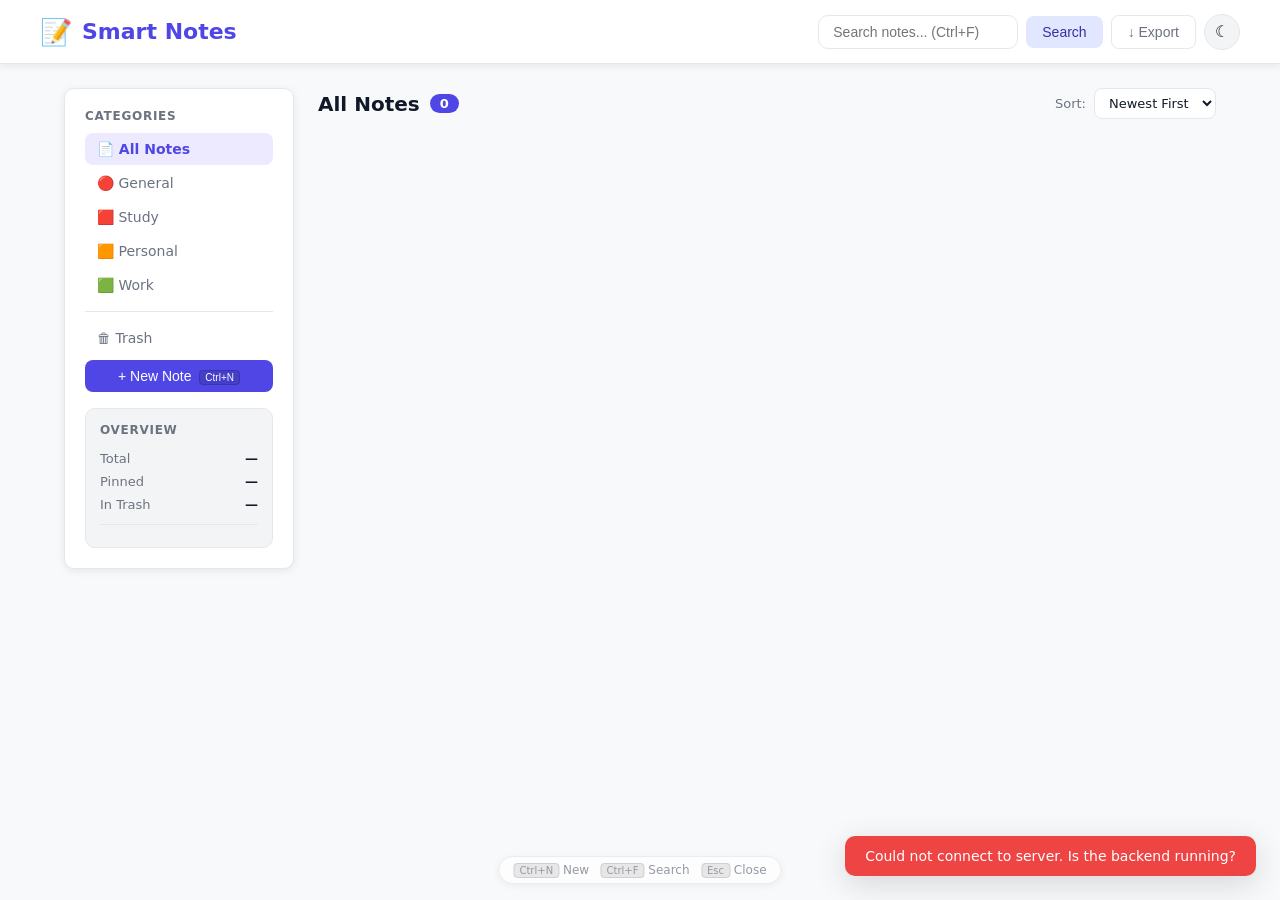
==== frontend/index.html @ a5801b31 "Initial commit: Smart Notes full-stack Java app - Spring Boot 3.2 backend with MySQL (Aiven cloud) -" ====
<!DOCTYPE html>
<html lang="en" data-theme="light">
<head>
    <meta charset="UTF-8">
    <meta name="viewport" content="width=device-width, initial-scale=1.0">
    <title>Smart Notes</title>
    <link rel="stylesheet" href="style.css">
</head>
<body>

    <!-- Header -->
    <header>
        <div class="header-inner">
            <div class="logo">
                <span class="logo-icon">&#128221;</span>
                <h1>Smart Notes</h1>
            </div>
            <div class="header-actions">
                <input type="text" id="searchInput" placeholder="Search notes... (Ctrl+F)" />
                <button id="searchBtn" class="btn btn-secondary">Search</button>
                <button id="clearSearchBtn" class="btn btn-ghost" style="display:none;">Clear</button>
                <button id="exportBtn" class="btn btn-ghost" title="Export notes as JSON">&#8595; Export</button>
                <button id="darkModeBtn" class="btn-icon-round" title="Toggle dark mode">&#9790;</button>
            </div>
        </div>
    </header>

    <main>
        <!-- Sidebar -->
        <aside class="sidebar">
            <h3>Categories</h3>
            <ul id="categoryList">
                <li class="active" data-category="all">&#128196; All Notes</li>
                <li data-category="General">&#128308; General</li>
                <li data-category="Study">&#128997; Study</li>
                <li data-category="Personal">&#128999; Personal</li>
                <li data-category="Work">&#129001; Work</li>
            </ul>

            <div class="sidebar-divider"></div>

            <ul class="sidebar-extra">
                <li id="trashNavBtn">&#128465; Trash <span id="trashCount" class="trash-badge" style="display:none;"></span></li>
            </ul>

            <button id="addNoteBtn" class="btn btn-primary full-width">+ New Note &nbsp;<kbd>Ctrl+N</kbd></button>

            <!-- Stats widget -->
            <div class="stats-widget" id="statsWidget">
                <h4>Overview</h4>
                <div class="stat-row"><span>Total</span><strong id="statTotal">—</strong></div>
                <div class="stat-row"><span>Pinned</span><strong id="statPinned">—</strong></div>
                <div class="stat-row"><span>In Trash</span><strong id="statTrashed">—</strong></div>
                <div class="stat-divider"></div>
                <div id="statCategories"></div>
            </div>
        </aside>

        <!-- Notes Grid -->
        <section class="notes-section">
            <div class="notes-header">
                <div class="notes-header-left">
                    <h2 id="sectionTitle">All Notes</h2>
                    <span id="noteCount" class="badge">0</span>
                </div>
                <div class="notes-header-right">
                    <label for="sortSelect" class="sort-label">Sort:</label>
                    <select id="sortSelect" class="sort-select">
                        <option value="newest">Newest First</option>
                        <option value="oldest">Oldest First</option>
                        <option value="title">Title A–Z</option>
                    </select>
                </div>
            </div>
            <div id="noteGrid" class="note-grid">
                <p id="emptyMsg" class="empty-msg" style="display:none;">No notes found. Press Ctrl+N to create one!</p>
            </div>
        </section>
    </main>

    <!-- Modal: Add / Edit Note -->
    <div id="noteModal" class="modal-overlay" style="display:none;">
        <div class="modal">
            <div class="modal-header">
                <h2 id="modalTitle">New Note</h2>
                <button class="close-btn" id="closeModal">&times;</button>
            </div>
            <div class="modal-body">
                <input type="hidden" id="noteId" />
                <div class="form-group">
                    <label for="noteTitle">Title <span class="required">*</span></label>
                    <input type="text" id="noteTitle" placeholder="Enter note title..." />
                    <span id="titleError" class="error-msg"></span>
                </div>
                <div class="form-row">
                    <div class="form-group">
                        <label for="noteCategory">Category</label>
                        <select id="noteCategory">
                            <option value="General">General</option>
                            <option value="Study">Study</option>
                            <option value="Personal">Personal</option>
                            <option value="Work">Work</option>
                        </select>
                    </div>
                    <div class="form-group">
                        <label>Color Label</label>
                        <div class="color-picker" id="colorPicker">
                            <span class="color-swatch active" data-color="default" style="background:#e0e7ff;" title="Default"></span>
                            <span class="color-swatch" data-color="red"    style="background:#fecaca;" title="Red"></span>
                            <span class="color-swatch" data-color="yellow" style="background:#fef08a;" title="Yellow"></span>
                            <span class="color-swatch" data-color="green"  style="background:#bbf7d0;" title="Green"></span>
                            <span class="color-swatch" data-color="blue"   style="background:#bae6fd;" title="Blue"></span>
                            <span class="color-swatch" data-color="purple" style="background:#e9d5ff;" title="Purple"></span>
                            <span class="color-swatch" data-color="orange" style="background:#fed7aa;" title="Orange"></span>
                        </div>
                    </div>
                </div>
                <div class="form-group">
                    <div class="content-label-row">
                        <label for="noteContent">Content</label>
                        <span id="wordCount" class="word-count">0 words</span>
                    </div>
                    <textarea id="noteContent" rows="6" placeholder="Write your note here..."></textarea>
                </div>
            </div>
            <div class="modal-footer">
                <button id="cancelBtn" class="btn btn-ghost">Cancel</button>
                <button id="saveBtn" class="btn btn-primary">Save Note</button>
            </div>
        </div>
    </div>

    <!-- Modal: View Note -->
    <div id="viewModal" class="modal-overlay" style="display:none;">
        <div class="modal">
            <div class="modal-header" id="viewModalHeader">
                <div>
                    <h2 id="viewTitle"></h2>
                    <div class="view-meta">
                        <span id="viewCategory" class="note-card-category"></span>
                        <span id="viewDate" class="note-card-date"></span>
                    </div>
                </div>
                <button class="close-btn" id="closeViewModal">&times;</button>
            </div>
            <div class="modal-body">
                <p id="viewContent" class="view-content"></p>
            </div>
            <div class="modal-footer">
                <button id="viewEditBtn" class="btn btn-primary">Edit Note</button>
            </div>
        </div>
    </div>

    <!-- Modal: Trash -->
    <div id="trashModal" class="modal-overlay" style="display:none;">
        <div class="modal modal-wide">
            <div class="modal-header">
                <h2>&#128465; Trash</h2>
                <button class="close-btn" id="closeTrashModal">&times;</button>
            </div>
            <div class="modal-body">
                <p class="trash-hint">Notes in trash are permanently deleted after 30 days.</p>
                <div id="trashList" class="trash-list"></div>
                <p id="trashEmpty" class="empty-msg" style="display:none; margin-top:16px;">Trash is empty.</p>
            </div>
        </div>
    </div>

    <!-- Modal: Confirm Delete -->
    <div id="deleteModal" class="modal-overlay" style="display:none;">
        <div class="modal modal-sm">
            <div class="modal-header">
                <h2>Move to Trash</h2>
                <button class="close-btn" id="closeDeleteModal">&times;</button>
            </div>
            <div class="modal-body">
                <p>Move <strong id="deleteNoteName"></strong> to trash?</p>
            </div>
            <div class="modal-footer">
                <button id="cancelDeleteBtn" class="btn btn-ghost">Cancel</button>
                <button id="confirmDeleteBtn" class="btn btn-danger">Move to Trash</button>
            </div>
        </div>
    </div>

    <!-- Toast -->
    <div id="toast" class="toast" style="display:none;"></div>

    <!-- Keyboard shortcuts hint -->
    <div class="shortcuts-hint">
        <kbd>Ctrl+N</kbd> New &nbsp; <kbd>Ctrl+F</kbd> Search &nbsp; <kbd>Esc</kbd> Close
    </div>

    <script src="app.js"></script>
</body>
</html>
---- frontend/style.css ----
/* ===== RESET & BASE ===== */
*, *::before, *::after { box-sizing: border-box; margin: 0; padding: 0; }

/* ===== THEME VARIABLES ===== */
:root,
[data-theme="light"] {
    --primary:    #4f46e5;
    --primary-h:  #4338ca;
    --danger:     #ef4444;
    --danger-h:   #dc2626;
    --bg:         #f8f9fb;
    --surface:    #ffffff;
    --surface-2:  #f3f4f6;
    --border:     #e5e7eb;
    --text:       #111827;
    --muted:      #6b7280;
    --radius:     10px;
    --shadow:     0 2px 8px rgba(0,0,0,.08);
    --shadow-lg:  0 8px 32px rgba(0,0,0,.14);
    --transition: .2s ease;
}

[data-theme="dark"] {
    --primary:    #818cf8;
    --primary-h:  #6366f1;
    --danger:     #f87171;
    --danger-h:   #ef4444;
    --bg:         #0f172a;
    --surface:    #1e293b;
    --surface-2:  #273449;
    --border:     #334155;
    --text:       #f1f5f9;
    --muted:      #94a3b8;
    --shadow:     0 2px 8px rgba(0,0,0,.3);
    --shadow-lg:  0 8px 32px rgba(0,0,0,.5);
}

body {
    font-family: 'Segoe UI', system-ui, sans-serif;
    background: var(--bg);
    color: var(--text);
    min-height: 100vh;
    transition: background var(--transition), color var(--transition);
}

/* ===== HEADER ===== */
header {
    background: var(--surface);
    border-bottom: 1px solid var(--border);
    padding: 0 24px;
    height: 64px;
    position: sticky;
    top: 0;
    z-index: 100;
    box-shadow: var(--shadow);
    transition: background var(--transition), border-color var(--transition);
}
.header-inner {
    max-width: 1200px;
    margin: 0 auto;
    height: 100%;
    display: flex;
    align-items: center;
    justify-content: space-between;
    gap: 16px;
}
.logo { display: flex; align-items: center; gap: 10px; }
.logo-icon { font-size: 26px; }
.logo h1 { font-size: 22px; font-weight: 700; color: var(--primary); }

.header-actions { display: flex; align-items: center; gap: 8px; }
.header-actions input {
    padding: 8px 14px;
    border: 1px solid var(--border);
    border-radius: var(--radius);
    font-size: 14px;
    width: 200px;
    outline: none;
    background: var(--surface);
    color: var(--text);
    transition: border-color var(--transition), background var(--transition);
}
.header-actions input:focus { border-color: var(--primary); }

/* Dark mode toggle */
.btn-icon-round {
    width: 36px;
    height: 36px;
    border-radius: 50%;
    border: 1px solid var(--border);
    background: var(--surface-2);
    color: var(--text);
    font-size: 16px;
    cursor: pointer;
    display: flex;
    align-items: center;
    justify-content: center;
    transition: background var(--transition), transform var(--transition);
}
.btn-icon-round:hover { background: var(--border); transform: scale(1.1); }

/* ===== LAYOUT ===== */
main {
    max-width: 1200px;
    margin: 0 auto;
    padding: 24px;
    display: grid;
    grid-template-columns: 230px 1fr;
    gap: 24px;
    min-height: calc(100vh - 64px);
}

/* ===== SIDEBAR ===== */
.sidebar {
    background: var(--surface);
    border-radius: var(--radius);
    padding: 20px;
    border: 1px solid var(--border);
    height: fit-content;
    position: sticky;
    top: 88px;
    box-shadow: var(--shadow);
    transition: background var(--transition), border-color var(--transition);
}
.sidebar h3 {
    font-size: 12px;
    font-weight: 600;
    text-transform: uppercase;
    letter-spacing: .06em;
    color: var(--muted);
    margin-bottom: 10px;
}
#categoryList, .sidebar-extra { list-style: none; margin-bottom: 6px; }
#categoryList li, .sidebar-extra li {
    padding: 8px 12px;
    border-radius: 8px;
    cursor: pointer;
    font-size: 14px;
    color: var(--muted);
    transition: all var(--transition);
    margin-bottom: 2px;
    display: flex;
    align-items: center;
    gap: 6px;
}
#categoryList li:hover, .sidebar-extra li:hover { background: var(--surface-2); color: var(--text); }
#categoryList li.active { background: #ede9fe; color: var(--primary); font-weight: 600; }
[data-theme="dark"] #categoryList li.active { background: #312e81; color: var(--primary); }

.sidebar-divider { height: 1px; background: var(--border); margin: 10px 0; }

.trash-badge {
    background: var(--danger);
    color: #fff;
    border-radius: 20px;
    padding: 1px 7px;
    font-size: 11px;
    font-weight: 700;
    margin-left: auto;
}

/* Stats Widget */
.stats-widget {
    margin-top: 16px;
    padding: 14px;
    background: var(--surface-2);
    border-radius: 10px;
    border: 1px solid var(--border);
}
.stats-widget h4 {
    font-size: 12px;
    font-weight: 700;
    text-transform: uppercase;
    letter-spacing: .06em;
    color: var(--muted);
    margin-bottom: 10px;
}
.stat-row {
    display: flex;
    justify-content: space-between;
    font-size: 13px;
    padding: 4px 0;
    color: var(--muted);
}
.stat-row strong { color: var(--text); font-weight: 600; }
.stat-divider { height: 1px; background: var(--border); margin: 8px 0; }
.stat-cat-row {
    display: flex;
    justify-content: space-between;
    font-size: 12px;
    padding: 2px 0;
    color: var(--muted);
}

/* ===== NOTES SECTION ===== */
.notes-section { min-width: 0; }
.notes-header {
    display: flex;
    align-items: center;
    justify-content: space-between;
    margin-bottom: 20px;
    gap: 12px;
}
.notes-header-left { display: flex; align-items: center; gap: 10px; }
.notes-header-right { display: flex; align-items: center; gap: 8px; }
.notes-header h2 { font-size: 20px; font-weight: 700; }

.badge {
    background: var(--primary);
    color: #fff;
    border-radius: 20px;
    padding: 2px 10px;
    font-size: 13px;
    font-weight: 600;
}

.sort-label { font-size: 13px; color: var(--muted); font-weight: 500; }
.sort-select {
    padding: 6px 10px;
    border: 1px solid var(--border);
    border-radius: 8px;
    font-size: 13px;
    font-family: inherit;
    outline: none;
    cursor: pointer;
    background: var(--surface);
    color: var(--text);
    transition: border-color var(--transition);
}
.sort-select:focus { border-color: var(--primary); }

/* ===== NOTE GRID ===== */
.note-grid {
    display: grid;
    grid-template-columns: repeat(auto-fill, minmax(260px, 1fr));
    gap: 16px;
}

/* ===== NOTE CARD ===== */
.note-card {
    background: var(--surface);
    border: 1px solid var(--border);
    border-radius: var(--radius);
    padding: 18px;
    box-shadow: var(--shadow);
    transition: transform var(--transition), box-shadow var(--transition), background var(--transition);
    cursor: pointer;
    position: relative;
    overflow: hidden;
    display: flex;
    flex-direction: column;
    gap: 8px;
}
.note-card:hover { transform: translateY(-2px); box-shadow: 0 6px 20px rgba(0,0,0,.12); }

/* Light mode color backgrounds */
[data-theme="light"] .note-card[data-color="red"]    { background: #fff5f5; }
[data-theme="light"] .note-card[data-color="yellow"] { background: #fefce8; }
[data-theme="light"] .note-card[data-color="green"]  { background: #f0fff4; }
[data-theme="light"] .note-card[data-color="blue"]   { background: #f0f9ff; }
[data-theme="light"] .note-card[data-color="purple"] { background: #faf5ff; }
[data-theme="light"] .note-card[data-color="orange"] { background: #fff8f0; }

/* Dark mode color backgrounds */
[data-theme="dark"] .note-card[data-color="red"]    { background: #2d1b1b; }
[data-theme="dark"] .note-card[data-color="yellow"] { background: #2d2a1b; }
[data-theme="dark"] .note-card[data-color="green"]  { background: #1b2d22; }
[data-theme="dark"] .note-card[data-color="blue"]   { background: #1b222d; }
[data-theme="dark"] .note-card[data-color="purple"] { background: #261b2d; }
[data-theme="dark"] .note-card[data-color="orange"] { background: #2d221b; }

.pin-badge {
    position: absolute;
    top: 10px; right: 10px;
    font-size: 14px;
    opacity: 0.6;
}

.note-card-top { display: flex; align-items: flex-start; justify-content: space-between; gap: 8px; }
.note-card h3 { font-size: 15px; font-weight: 600; color: var(--text); flex: 1; word-break: break-word; }
.note-card-actions { display: flex; gap: 2px; opacity: 0; transition: opacity var(--transition); flex-shrink: 0; }
.note-card:hover .note-card-actions { opacity: 1; }

.note-card-category {
    display: inline-block;
    font-size: 11px;
    font-weight: 600;
    padding: 2px 8px;
    border-radius: 20px;
    background: #ede9fe;
    color: var(--primary);
    text-transform: uppercase;
    letter-spacing: .04em;
}
[data-theme="dark"] .note-card-category { background: #312e81; }

.note-card-content {
    font-size: 13px;
    color: var(--muted);
    line-height: 1.6;
    display: -webkit-box;
    -webkit-line-clamp: 3;
    -webkit-box-orient: vertical;
    overflow: hidden;
    white-space: pre-wrap;
}
.note-card-date { font-size: 11px; color: var(--muted); margin-top: 4px; }

.note-card::before {
    content: '';
    position: absolute;
    top: 0; left: 0;
    height: 3px; width: 100%;
    border-radius: var(--radius) var(--radius) 0 0;
    background: var(--primary);
}
.note-card[data-category="Study"]::before    { background: #10b981; }
.note-card[data-category="Personal"]::before { background: #f59e0b; }
.note-card[data-category="Work"]::before     { background: #3b82f6; }
.note-card[data-category="General"]::before  { background: #8b5cf6; }

.note-card.is-pinned { outline: 2px solid #fbbf24; outline-offset: -2px; }

/* ===== BUTTONS ===== */
.btn {
    padding: 8px 16px;
    border-radius: 8px;
    border: none;
    font-size: 14px;
    font-weight: 500;
    cursor: pointer;
    transition: background var(--transition), transform var(--transition);
    white-space: nowrap;
}
.btn:active { transform: scale(.97); }
.btn-primary   { background: var(--primary); color: #fff; }
.btn-primary:hover   { background: var(--primary-h); }
.btn-secondary { background: #e0e7ff; color: #3730a3; }
.btn-secondary:hover { background: #c7d2fe; }
[data-theme="dark"] .btn-secondary  { background: #312e81; color: #a5b4fc; }
.btn-ghost  { background: transparent; color: var(--muted); border: 1px solid var(--border); }
.btn-ghost:hover  { background: var(--surface-2); }
.btn-danger { background: var(--danger); color: #fff; }
.btn-danger:hover { background: var(--danger-h); }
.btn-icon {
    background: none;
    border: none;
    padding: 4px 5px;
    border-radius: 6px;
    cursor: pointer;
    font-size: 14px;
    line-height: 1;
    color: var(--muted);
    transition: background var(--transition), color var(--transition);
}
.btn-icon:hover            { background: var(--surface-2); color: var(--text); }
.btn-icon.pin:hover        { background: #fef9c3; color: #d97706; }
.btn-icon.pinned-active    { color: #f59e0b; }
.btn-icon.duplicate:hover  { background: #dbeafe; color: #2563eb; }
.btn-icon.delete:hover     { background: #fee2e2; color: var(--danger); }
.full-width { width: 100%; text-align: center; }

kbd {
    font-size: 10px;
    padding: 1px 5px;
    border-radius: 4px;
    background: rgba(0,0,0,.12);
    border: 1px solid rgba(0,0,0,.15);
    font-family: inherit;
}
[data-theme="dark"] kbd { background: rgba(255,255,255,.1); border-color: rgba(255,255,255,.15); }

/* ===== MODAL ===== */
.modal-overlay {
    position: fixed;
    inset: 0;
    background: rgba(0,0,0,.5);
    z-index: 200;
    display: flex;
    align-items: center;
    justify-content: center;
    padding: 20px;
    animation: fadeIn .15s ease;
}
@keyframes fadeIn { from { opacity:0; } to { opacity:1; } }
.modal {
    background: var(--surface);
    border-radius: 14px;
    width: 100%;
    max-width: 540px;
    box-shadow: var(--shadow-lg);
    animation: slideUp .2s ease;
    transition: background var(--transition);
}
.modal-sm   { max-width: 380px; }
.modal-wide { max-width: 680px; }
@keyframes slideUp { from { transform:translateY(20px);opacity:0; } to { transform:translateY(0);opacity:1; } }

.modal-header {
    display: flex;
    align-items: flex-start;
    justify-content: space-between;
    padding: 20px 24px;
    border-bottom: 1px solid var(--border);
    border-radius: 14px 14px 0 0;
    transition: background var(--transition);
}
.modal-header h2 { font-size: 18px; font-weight: 700; }
.close-btn {
    background: none; border: none;
    font-size: 22px; cursor: pointer;
    color: var(--muted); line-height: 1;
    padding: 2px 6px; border-radius: 6px;
    transition: background var(--transition);
    flex-shrink: 0;
}
.close-btn:hover { background: var(--surface-2); }

.modal-body { padding: 24px; display: flex; flex-direction: column; gap: 16px; max-height: 70vh; overflow-y: auto; }

.form-row   { display: grid; grid-template-columns: 1fr 1fr; gap: 16px; }
.form-group { display: flex; flex-direction: column; gap: 6px; }
.form-group label { font-size: 13px; font-weight: 600; color: var(--text); }
.form-group input, .form-group select, .form-group textarea {
    padding: 10px 14px;
    border: 1px solid var(--border);
    border-radius: 8px;
    font-size: 14px;
    font-family: inherit;
    outline: none;
    background: var(--surface);
    color: var(--text);
    transition: border-color var(--transition), background var(--transition);
    resize: vertical;
}
.form-group input:focus, .form-group select:focus, .form-group textarea:focus { border-color: var(--primary); }

/* Color picker */
.color-picker { display: flex; gap: 8px; align-items: center; padding: 4px 0; flex-wrap: wrap; }
.color-swatch {
    width: 24px; height: 24px;
    border-radius: 50%;
    border: 2px solid transparent;
    cursor: pointer;
    flex-shrink: 0;
    transition: transform var(--transition), border-color var(--transition);
}
.color-swatch:hover  { transform: scale(1.2); }
.color-swatch.active { border-color: #374151; transform: scale(1.15); }
[data-theme="dark"] .color-swatch.active { border-color: #f1f5f9; }

/* Word count */
.content-label-row { display: flex; align-items: center; justify-content: space-between; }
.word-count { font-size: 12px; color: var(--muted); }

/* View modal */
.view-meta     { display: flex; align-items: center; gap: 10px; margin-top: 6px; }
.view-content  { font-size: 15px; line-height: 1.8; color: var(--text); white-space: pre-wrap; min-height: 80px; }

/* Trash list */
.trash-hint { font-size: 13px; color: var(--muted); margin-bottom: 12px; }
.trash-list { display: flex; flex-direction: column; gap: 10px; }
.trash-item {
    display: flex;
    align-items: center;
    justify-content: space-between;
    padding: 12px 14px;
    background: var(--surface-2);
    border-radius: 10px;
    border: 1px solid var(--border);
    gap: 12px;
}
.trash-item-info { flex: 1; min-width: 0; }
.trash-item-title { font-size: 14px; font-weight: 600; color: var(--text); white-space: nowrap; overflow: hidden; text-overflow: ellipsis; }
.trash-item-meta  { font-size: 12px; color: var(--muted); margin-top: 2px; }
.trash-item-actions { display: flex; gap: 6px; flex-shrink: 0; }

.required  { color: var(--danger); }
.error-msg { color: var(--danger); font-size: 12px; }

.modal-footer {
    display: flex; justify-content: flex-end;
    gap: 8px; padding: 16px 24px;
    border-top: 1px solid var(--border);
}

/* ===== TOAST ===== */
.toast {
    position: fixed; bottom: 24px; right: 24px;
    background: #1f2937; color: #fff;
    padding: 12px 20px; border-radius: 10px;
    font-size: 14px; z-index: 999;
    box-shadow: var(--shadow-lg);
    animation: slideLeft .3s ease;
}
@keyframes slideLeft { from { transform:translateX(60px);opacity:0; } to { transform:translateX(0);opacity:1; } }
.toast.success { background: #059669; }
.toast.error   { background: var(--danger); }

/* ===== SHORTCUTS HINT ===== */
.shortcuts-hint {
    position: fixed;
    bottom: 16px; left: 50%;
    transform: translateX(-50%);
    font-size: 12px;
    color: var(--muted);
    background: var(--surface);
    border: 1px solid var(--border);
    padding: 6px 14px;
    border-radius: 20px;
    box-shadow: var(--shadow);
    pointer-events: none;
    opacity: 0.7;
}

/* ===== EMPTY STATE ===== */
.empty-msg {
    text-align: center; color: var(--muted);
    font-size: 15px; margin-top: 60px;
    grid-column: 1 / -1;
}

/* ===== RESPONSIVE ===== */
@media (max-width: 768px) {
    main { grid-template-columns: 1fr; padding: 16px; }
    .sidebar { position: static; }
    .header-actions input { width: 130px; }
    .form-row { grid-template-columns: 1fr; }
    .shortcuts-hint { display: none; }
}
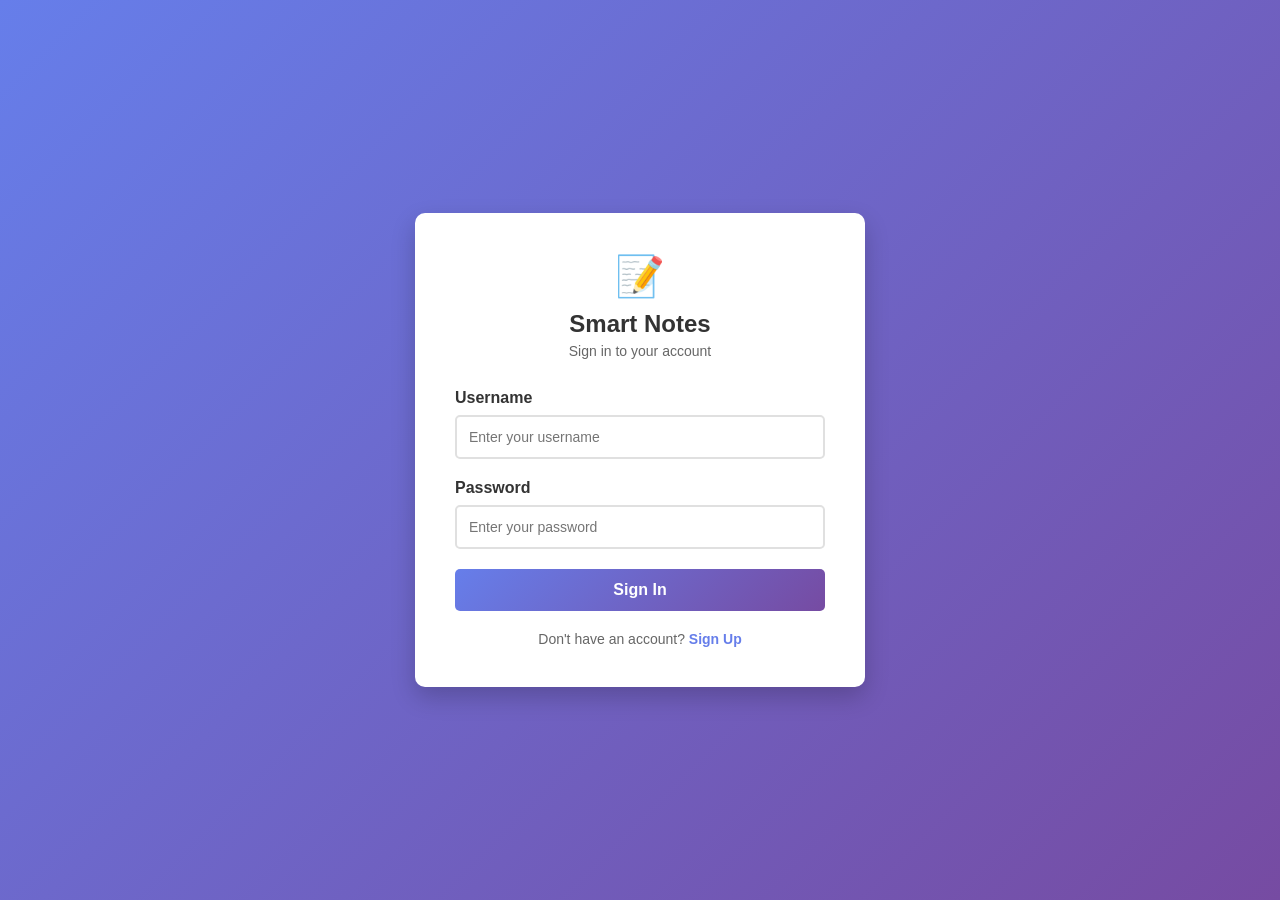
==== commit 05574159: "Add authentication system with login page and JWT tokens" ====
--- a/frontend/index.html
+++ b/frontend/index.html
@@ -21,6 +21,10 @@
                 <button id="clearSearchBtn" class="btn btn-ghost" style="display:none;">Clear</button>
                 <button id="exportBtn" class="btn btn-ghost" title="Export notes as JSON">&#8595; Export</button>
                 <button id="darkModeBtn" class="btn-icon-round" title="Toggle dark mode">&#9790;</button>
+                <div style="display: flex; align-items: center; gap: 10px; margin-left: 10px;">
+                    <span id="userDisplay" style="color: #666; font-size: 14px;"></span>
+                    <button id="logoutBtn" class="btn btn-secondary" style="display: none;">Logout</button>
+                </div>
             </div>
         </div>
     </header>
